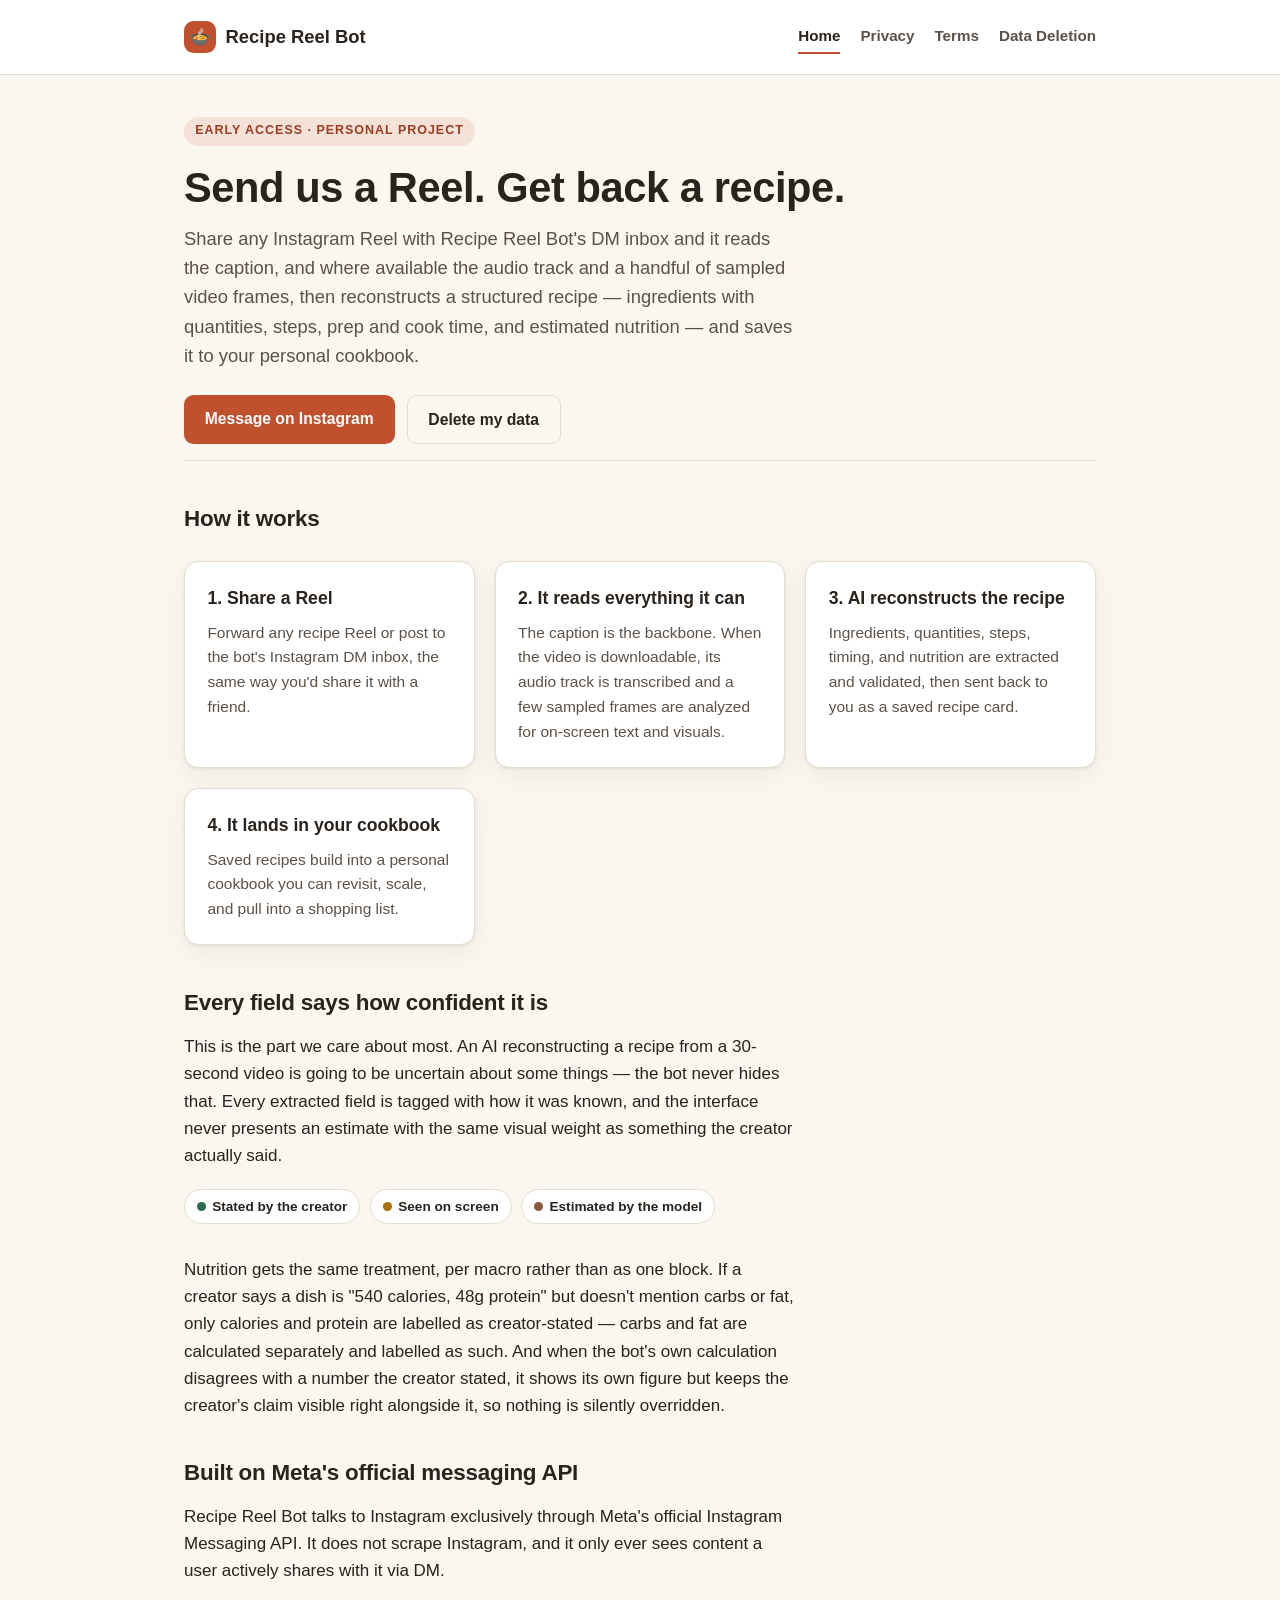
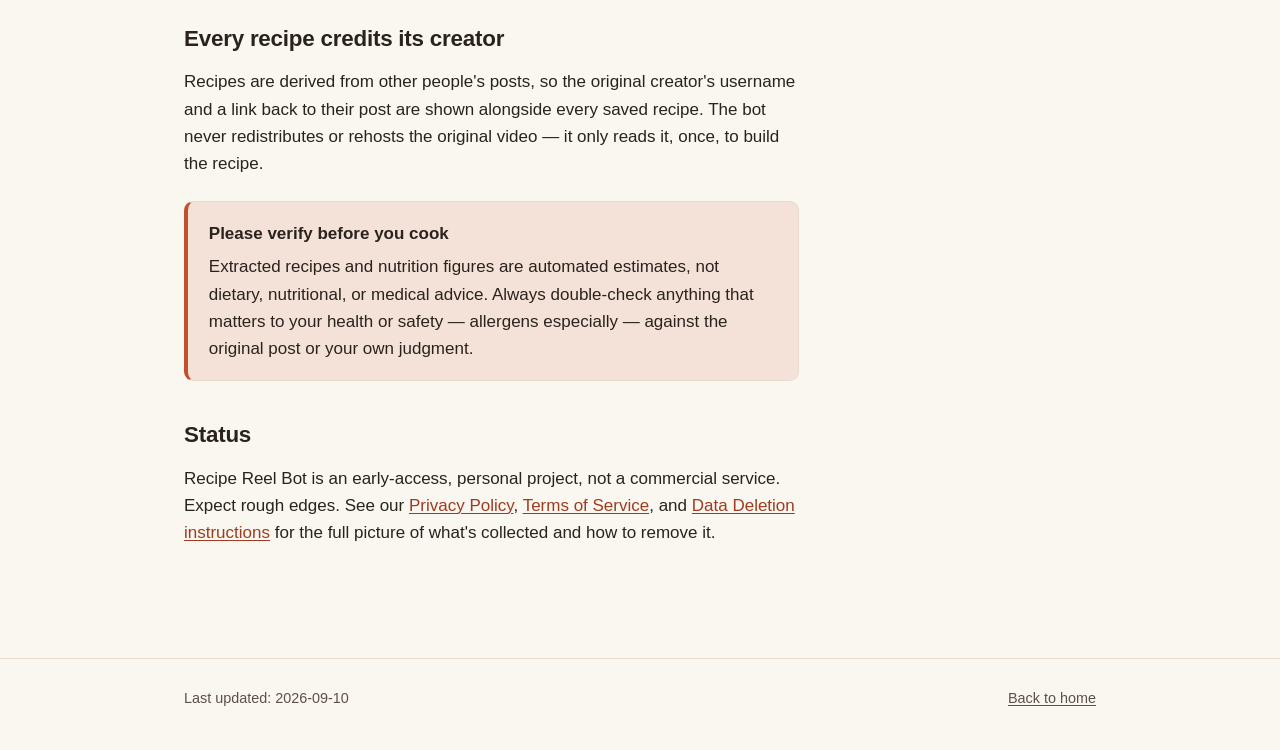
==== index.html @ 02fbe7c8 "Public site for Recipe Reel Bot Homepage plus the Privacy Policy, Terms, and Data Deletion pages Met" ====
<!--
  Legal-adjacent copy on this site (privacy.html, terms.html,
  data-deletion.html) is a good-faith, plain-language draft written for a
  personal, early-access project. It is NOT legal advice and has not been
  reviewed by a lawyer. It should get a professional legal review before
  this product is monetized or serves other people's data at any scale.
-->
<!DOCTYPE html>
<html lang="en">
<head>
<meta charset="UTF-8">
<meta name="viewport" content="width=device-width, initial-scale=1">
  <link rel="icon" href="icon.png">
<title>Recipe Reel Bot — turn shared Reels into saved recipes</title>
<meta name="description" content="Share an Instagram Reel with Recipe Reel Bot and get back a structured recipe — ingredients, steps, and nutrition, each labelled by how confidently it was known.">
<link rel="stylesheet" href="style.css">
</head>
<body>
<a class="skip-link" href="#main">Skip to content</a>
<header class="site-header">
  <div class="header-inner">
    <a class="brand" href="index.html">
      <span class="brand-mark" aria-hidden="true">🍲</span>
      Recipe Reel Bot
    </a>
    <nav class="site-nav" aria-label="Primary">
      <a href="index.html" aria-current="page">Home</a>
      <a href="privacy.html">Privacy</a>
      <a href="terms.html">Terms</a>
      <a href="data-deletion.html">Data Deletion</a>
    </nav>
  </div>
</header>

<main id="main">
  <section class="hero">
    <span class="eyebrow">Early access &middot; personal project</span>
    <h1>Send us a Reel. Get back a recipe.</h1>
    <p class="lede">
      Share any Instagram Reel with Recipe Reel Bot's DM inbox and it reads
      the caption, and where available the audio track and a handful of
      sampled video frames, then reconstructs a structured recipe —
      ingredients with quantities, steps, prep and cook time, and estimated
      nutrition — and saves it to your personal cookbook.
    </p>
    <div class="hero-actions">
      <a class="button button-primary" href="https://www.instagram.com/direct/inbox/">Message on Instagram</a>
      <a class="button button-secondary" href="data-deletion.html">Delete my data</a>
    </div>
  </section>

  <section>
    <h2>How it works</h2>
    <div class="card-grid">
      <div class="card">
        <h3>1. Share a Reel</h3>
        <p>Forward any recipe Reel or post to the bot's Instagram DM inbox, the same way you'd share it with a friend.</p>
      </div>
      <div class="card">
        <h3>2. It reads everything it can</h3>
        <p>The caption is the backbone. When the video is downloadable, its audio track is transcribed and a few sampled frames are analyzed for on-screen text and visuals.</p>
      </div>
      <div class="card">
        <h3>3. AI reconstructs the recipe</h3>
        <p>Ingredients, quantities, steps, timing, and nutrition are extracted and validated, then sent back to you as a saved recipe card.</p>
      </div>
      <div class="card">
        <h3>4. It lands in your cookbook</h3>
        <p>Saved recipes build into a personal cookbook you can revisit, scale, and pull into a shopping list.</p>
      </div>
    </div>
  </section>

  <section>
    <h2>Every field says how confident it is</h2>
    <p>
      This is the part we care about most. An AI reconstructing a recipe from
      a 30-second video is going to be uncertain about some things — the bot
      never hides that. Every extracted field is tagged with how it was
      known, and the interface never presents an estimate with the same
      visual weight as something the creator actually said.
    </p>
    <div class="tag-row">
      <span class="tag"><span class="dot dot-explicit" aria-hidden="true"></span>Stated by the creator</span>
      <span class="tag"><span class="dot dot-visible" aria-hidden="true"></span>Seen on screen</span>
      <span class="tag"><span class="dot dot-inferred" aria-hidden="true"></span>Estimated by the model</span>
    </div>
    <p>
      Nutrition gets the same treatment, per macro rather than as one block.
      If a creator says a dish is "540 calories, 48g protein" but doesn't
      mention carbs or fat, only calories and protein are labelled as
      creator-stated — carbs and fat are calculated separately and labelled
      as such. And when the bot's own calculation disagrees with a number
      the creator stated, it shows its own figure but keeps the creator's
      claim visible right alongside it, so nothing is silently overridden.
    </p>
  </section>

  <section>
    <h2>Built on Meta's official messaging API</h2>
    <p>
      Recipe Reel Bot talks to Instagram exclusively through Meta's official
      Instagram Messaging API. It does not scrape Instagram, and it only
      ever sees content a user actively shares with it via DM.
    </p>
  </section>

  <section>
    <h2>Every recipe credits its creator</h2>
    <p>
      Recipes are derived from other people's posts, so the original
      creator's username and a link back to their post are shown alongside
      every saved recipe. The bot never redistributes or rehosts the
      original video — it only reads it, once, to build the recipe.
    </p>
  </section>

  <div class="callout">
    <span class="callout-title">Please verify before you cook</span>
    <p>
      Extracted recipes and nutrition figures are automated estimates, not
      dietary, nutritional, or medical advice. Always double-check anything
      that matters to your health or safety — allergens especially — against
      the original post or your own judgment.
    </p>
  </div>

  <section>
    <h2>Status</h2>
    <p>
      Recipe Reel Bot is an early-access, personal project, not a commercial
      service. Expect rough edges. See our
      <a href="privacy.html">Privacy Policy</a>,
      <a href="terms.html">Terms of Service</a>, and
      <a href="data-deletion.html">Data Deletion instructions</a> for the
      full picture of what's collected and how to remove it.
    </p>
  </section>
</main>

<footer class="site-footer">
  <div class="footer-inner">
    <span>Last updated: 2026-09-10</span>
    <a href="index.html">Back to home</a>
  </div>
</footer>
</body>
</html>
---- style.css ----
/* Recipe Reel Bot -- shared stylesheet.
   System font stack only: no external font requests, works fully offline. */

:root {
  --bg: #faf6f0;
  --bg-elevated: #ffffff;
  --text: #2a231d;
  --text-muted: #5c5148;
  --accent: #c1502e;
  --accent-strong: #9c3d21;
  --accent-tint: #f4e2d8;
  --border: #e7dccb;
  --explicit: #2f6b4f;
  --visible: #a6720c;
  --inferred: #8a5a3f;
  --code-bg: #f0e8db;
  --shadow: 0 1px 3px rgba(60, 40, 20, 0.08), 0 8px 24px rgba(60, 40, 20, 0.06);
}

@media (prefers-color-scheme: dark) {
  :root {
    --bg: #1c1712;
    --bg-elevated: #262019;
    --text: #f1e9dd;
    --text-muted: #c2b6a5;
    --accent: #e8814f;
    --accent-strong: #f4a06e;
    --accent-tint: #3a2a1f;
    --border: #3c3126;
    --explicit: #6fbf95;
    --visible: #e0b148;
    --inferred: #d69b74;
    --code-bg: #2c241b;
    --shadow: 0 1px 3px rgba(0, 0, 0, 0.35), 0 8px 24px rgba(0, 0, 0, 0.3);
  }
}

* {
  box-sizing: border-box;
}

html {
  -webkit-text-size-adjust: 100%;
}

body {
  margin: 0;
  background: var(--bg);
  color: var(--text);
  font-family: -apple-system, BlinkMacSystemFont, "Segoe UI", Roboto, Helvetica,
    Arial, sans-serif, "Apple Color Emoji", "Segoe UI Emoji";
  font-size: 17px;
  line-height: 1.6;
  overflow-x: hidden;
}

a {
  color: var(--accent-strong);
  text-decoration-thickness: 1px;
  text-underline-offset: 2px;
}

a:hover,
a:focus {
  color: var(--accent);
}

.skip-link {
  position: absolute;
  left: -999px;
  top: auto;
}

.skip-link:focus {
  left: 1rem;
  top: 1rem;
  z-index: 100;
  background: var(--bg-elevated);
  padding: 0.5rem 1rem;
  border-radius: 0.5rem;
  box-shadow: var(--shadow);
}

header.site-header {
  border-bottom: 1px solid var(--border);
  background: var(--bg-elevated);
}

.header-inner {
  max-width: 60rem;
  margin: 0 auto;
  padding: 1.25rem 1.5rem;
  display: flex;
  flex-wrap: wrap;
  align-items: center;
  justify-content: space-between;
  gap: 0.75rem 1.5rem;
}

.brand {
  display: inline-flex;
  align-items: center;
  gap: 0.6rem;
  font-weight: 700;
  font-size: 1.15rem;
  color: var(--text);
  text-decoration: none;
}

.brand:hover,
.brand:focus {
  color: var(--accent);
}

.brand-mark {
  display: inline-flex;
  align-items: center;
  justify-content: center;
  width: 2rem;
  height: 2rem;
  border-radius: 0.6rem;
  background: var(--accent);
  color: #fff;
  font-size: 1.1rem;
  flex-shrink: 0;
}

nav.site-nav {
  display: flex;
  flex-wrap: wrap;
  gap: 0.4rem 1.25rem;
}

nav.site-nav a {
  color: var(--text-muted);
  text-decoration: none;
  font-size: 0.95rem;
  font-weight: 600;
  padding: 0.25rem 0;
  border-bottom: 2px solid transparent;
}

nav.site-nav a:hover,
nav.site-nav a:focus,
nav.site-nav a[aria-current="page"] {
  color: var(--text);
  border-bottom-color: var(--accent);
}

main {
  max-width: 60rem;
  margin: 0 auto;
  padding: 2.5rem 1.5rem 4rem;
}

main.prose {
  max-width: 42rem;
}

main.prose p,
main.prose li {
  max-width: 65ch;
}

h1 {
  font-size: clamp(1.9rem, 4vw, 2.6rem);
  line-height: 1.15;
  margin: 0 0 0.75rem;
  letter-spacing: -0.01em;
}

h2 {
  font-size: 1.4rem;
  margin: 2.25rem 0 0.75rem;
  letter-spacing: -0.01em;
}

h3 {
  font-size: 1.1rem;
  margin: 1.5rem 0 0.5rem;
}

p {
  margin: 0 0 1rem;
  max-width: 65ch;
}

ul,
ol {
  padding-left: 1.4rem;
  max-width: 65ch;
}

li {
  margin-bottom: 0.4rem;
}

.lede {
  font-size: 1.15rem;
  color: var(--text-muted);
  max-width: 60ch;
}

.eyebrow {
  display: inline-block;
  text-transform: uppercase;
  letter-spacing: 0.08em;
  font-size: 0.78rem;
  font-weight: 700;
  color: var(--accent-strong);
  background: var(--accent-tint);
  padding: 0.3rem 0.7rem;
  border-radius: 999px;
  margin-bottom: 1.1rem;
}

.hero {
  padding-bottom: 1rem;
  border-bottom: 1px solid var(--border);
  margin-bottom: 2.5rem;
}

.hero-actions {
  display: flex;
  flex-wrap: wrap;
  gap: 0.75rem;
  margin-top: 1.5rem;
}

.button {
  display: inline-block;
  padding: 0.7rem 1.3rem;
  border-radius: 0.6rem;
  font-weight: 700;
  text-decoration: none;
  font-size: 0.98rem;
}

.button-primary {
  background: var(--accent);
  color: #fff;
}

.button-primary:hover,
.button-primary:focus {
  background: var(--accent-strong);
  color: #fff;
}

.button-secondary {
  background: transparent;
  color: var(--text);
  border: 1px solid var(--border);
}

.button-secondary:hover,
.button-secondary:focus {
  border-color: var(--accent);
  color: var(--accent-strong);
}

.card-grid {
  display: grid;
  grid-template-columns: repeat(auto-fit, minmax(15rem, 1fr));
  gap: 1.25rem;
  margin: 1.5rem 0 2.5rem;
}

.card {
  background: var(--bg-elevated);
  border: 1px solid var(--border);
  border-radius: 0.9rem;
  padding: 1.4rem;
  box-shadow: var(--shadow);
}

.card h3 {
  margin-top: 0;
}

.card p {
  color: var(--text-muted);
  margin-bottom: 0;
  font-size: 0.97rem;
}

.tag-row {
  display: flex;
  flex-wrap: wrap;
  gap: 0.6rem;
  margin: 1.25rem 0 2rem;
}

.tag {
  display: inline-flex;
  align-items: center;
  gap: 0.4rem;
  font-size: 0.85rem;
  font-weight: 700;
  padding: 0.35rem 0.75rem;
  border-radius: 999px;
  border: 1px solid var(--border);
  background: var(--bg-elevated);
}

.dot {
  width: 0.55rem;
  height: 0.55rem;
  border-radius: 50%;
  flex-shrink: 0;
}

.dot-explicit {
  background: var(--explicit);
}

.dot-visible {
  background: var(--visible);
}

.dot-inferred {
  background: var(--inferred);
}

.callout {
  background: var(--accent-tint);
  border: 1px solid var(--border);
  border-left: 4px solid var(--accent);
  border-radius: 0.6rem;
  padding: 1.1rem 1.3rem;
  margin: 1.5rem 0;
  max-width: 65ch;
}

.callout p:last-child {
  margin-bottom: 0;
}

.callout-title {
  font-weight: 700;
  margin-bottom: 0.4rem;
  display: block;
}

table {
  border-collapse: collapse;
  width: 100%;
  margin: 1.25rem 0 2rem;
  font-size: 0.95rem;
}

th,
td {
  text-align: left;
  padding: 0.6rem 0.8rem;
  border-bottom: 1px solid var(--border);
  vertical-align: top;
}

th {
  color: var(--text-muted);
  font-size: 0.82rem;
  text-transform: uppercase;
  letter-spacing: 0.04em;
}

code {
  background: var(--code-bg);
  padding: 0.15rem 0.4rem;
  border-radius: 0.3rem;
  font-size: 0.92em;
}

.steps-list li {
  margin-bottom: 0.9rem;
}

footer.site-footer {
  border-top: 1px solid var(--border);
  margin-top: 2rem;
}

.footer-inner {
  max-width: 60rem;
  margin: 0 auto;
  padding: 1.75rem 1.5rem 2.5rem;
  display: flex;
  flex-wrap: wrap;
  justify-content: space-between;
  gap: 0.5rem 1.5rem;
  color: var(--text-muted);
  font-size: 0.9rem;
}

.footer-inner a {
  color: var(--text-muted);
}

.footer-inner a:hover,
.footer-inner a:focus {
  color: var(--accent);
}

@media (max-width: 30rem) {
  .header-inner {
    padding: 1rem;
  }

  main {
    padding: 2rem 1.1rem 3rem;
  }

  .footer-inner {
    padding: 1.5rem 1.1rem 2rem;
  }
}
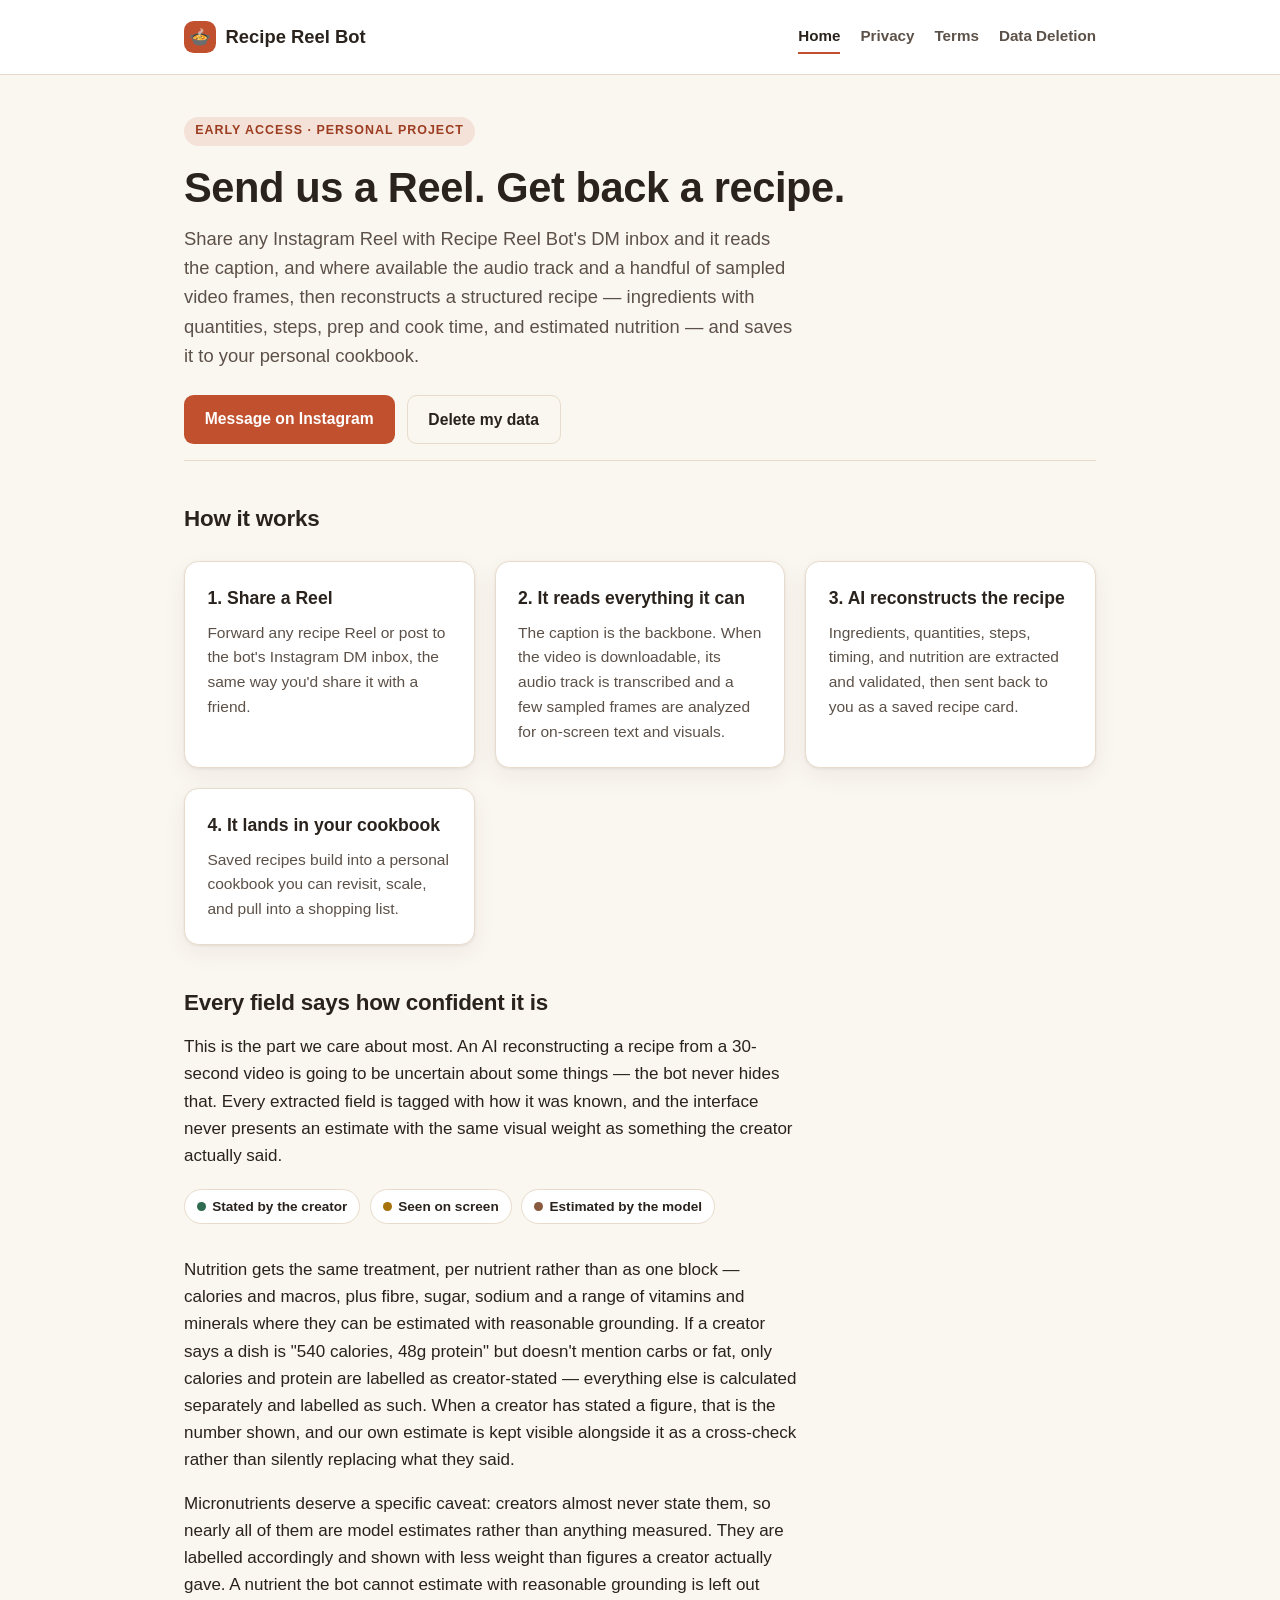
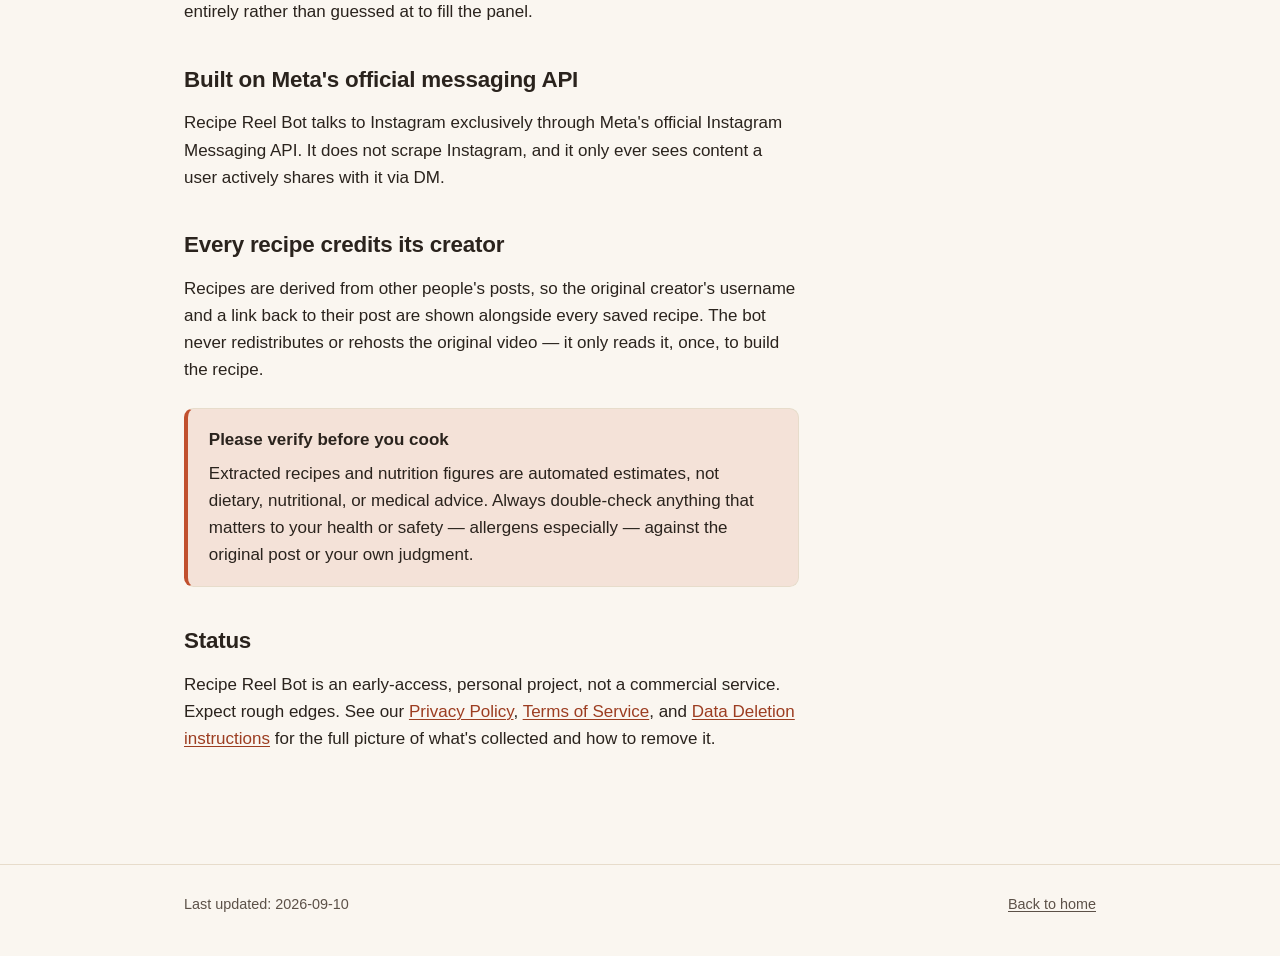
==== commit eeb9706c: "Correct the nutrition conflict rule and document micronutrients The product rule changed: a creator-" ====
--- a/index.html
+++ b/index.html
@@ -86,13 +86,23 @@
       <span class="tag"><span class="dot dot-inferred" aria-hidden="true"></span>Estimated by the model</span>
     </div>
     <p>
-      Nutrition gets the same treatment, per macro rather than as one block.
-      If a creator says a dish is "540 calories, 48g protein" but doesn't
-      mention carbs or fat, only calories and protein are labelled as
-      creator-stated — carbs and fat are calculated separately and labelled
-      as such. And when the bot's own calculation disagrees with a number
-      the creator stated, it shows its own figure but keeps the creator's
-      claim visible right alongside it, so nothing is silently overridden.
+      Nutrition gets the same treatment, per nutrient rather than as one
+      block — calories and macros, plus fibre, sugar, sodium and a range of
+      vitamins and minerals where they can be estimated with reasonable
+      grounding. If a creator says a dish is "540 calories, 48g protein" but
+      doesn't mention carbs or fat, only calories and protein are labelled
+      as creator-stated — everything else is calculated separately and
+      labelled as such. When a creator has stated a figure, that is the
+      number shown, and our own estimate is kept visible alongside it as a
+      cross-check rather than silently replacing what they said.
+    </p>
+    <p>
+      Micronutrients deserve a specific caveat: creators almost never state
+      them, so nearly all of them are model estimates rather than anything
+      measured. They are labelled accordingly and shown with less weight
+      than figures a creator actually gave. A nutrient the bot cannot
+      estimate with reasonable grounding is left out entirely rather than
+      guessed at to fill the panel.
     </p>
   </section>
 
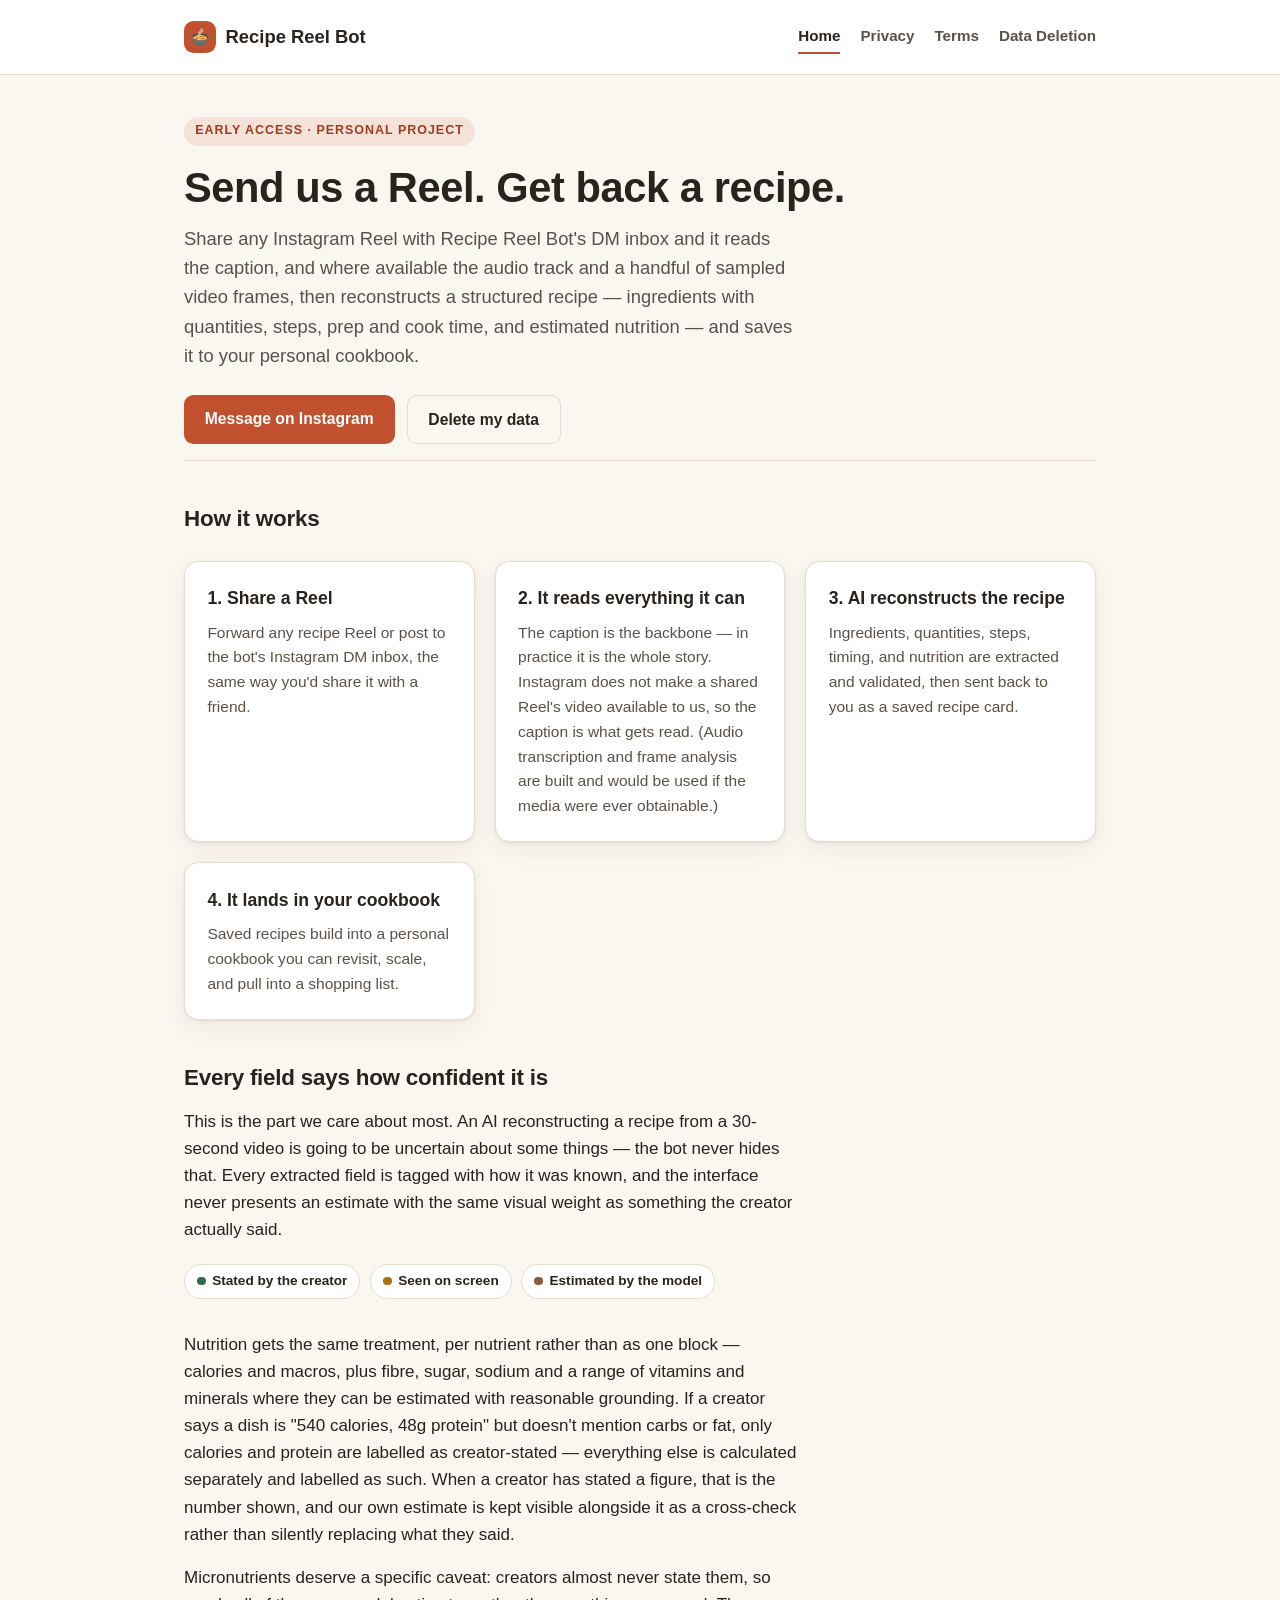
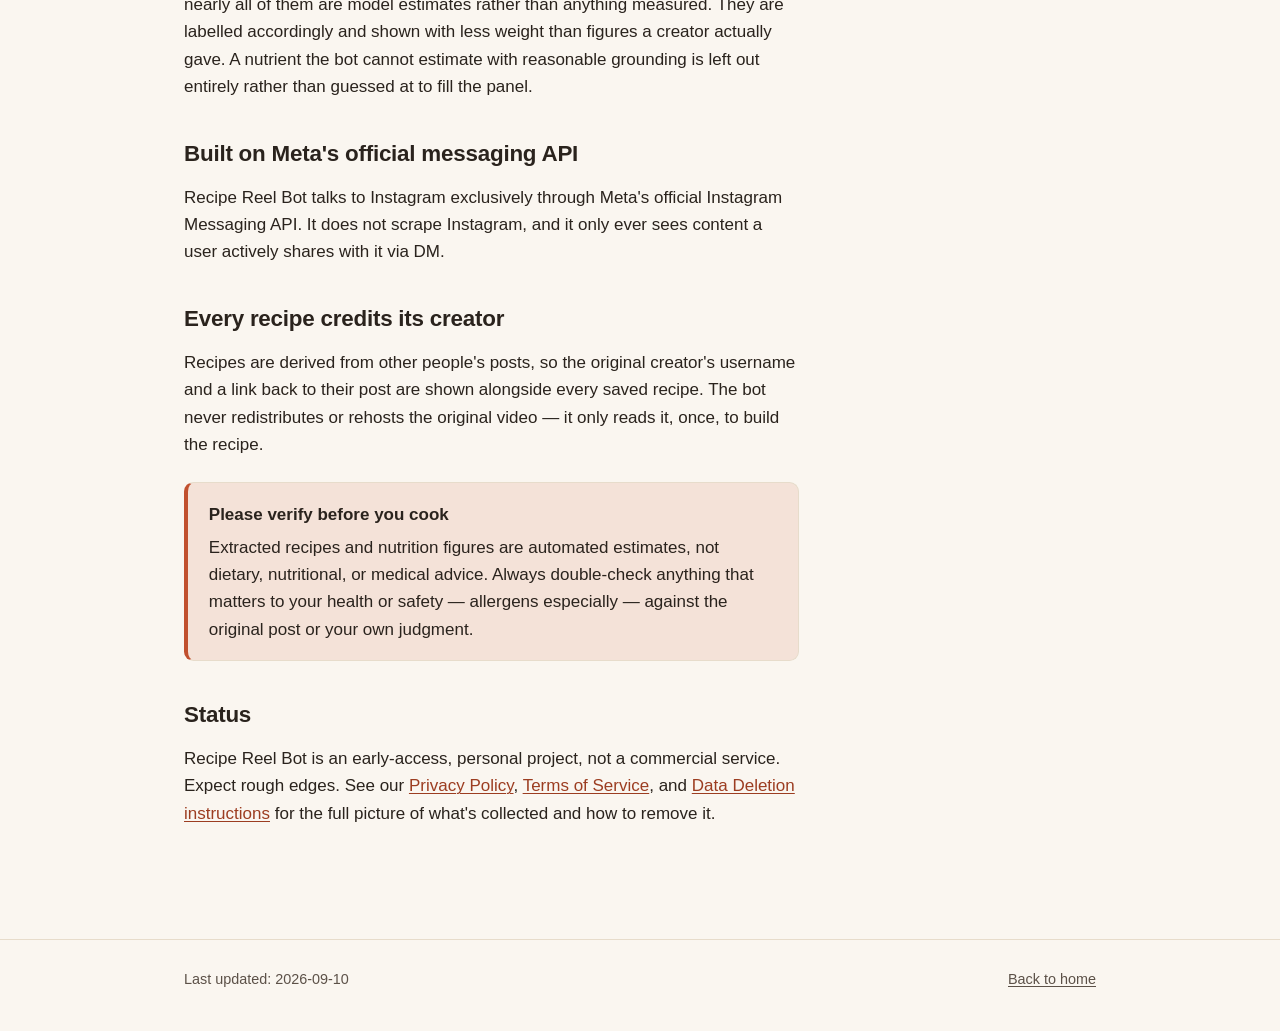
==== commit 7f6fb18c: "Say plainly on the homepage that the caption is all we get The previous wording implied video and au" ====
--- a/index.html
+++ b/index.html
@@ -58,7 +58,7 @@
       </div>
       <div class="card">
         <h3>2. It reads everything it can</h3>
-        <p>The caption is the backbone. When the video is downloadable, its audio track is transcribed and a few sampled frames are analyzed for on-screen text and visuals.</p>
+        <p>The caption is the backbone — in practice it is the whole story. Instagram does not make a shared Reel's video available to us, so the caption is what gets read. (Audio transcription and frame analysis are built and would be used if the media were ever obtainable.)</p>
       </div>
       <div class="card">
         <h3>3. AI reconstructs the recipe</h3>
